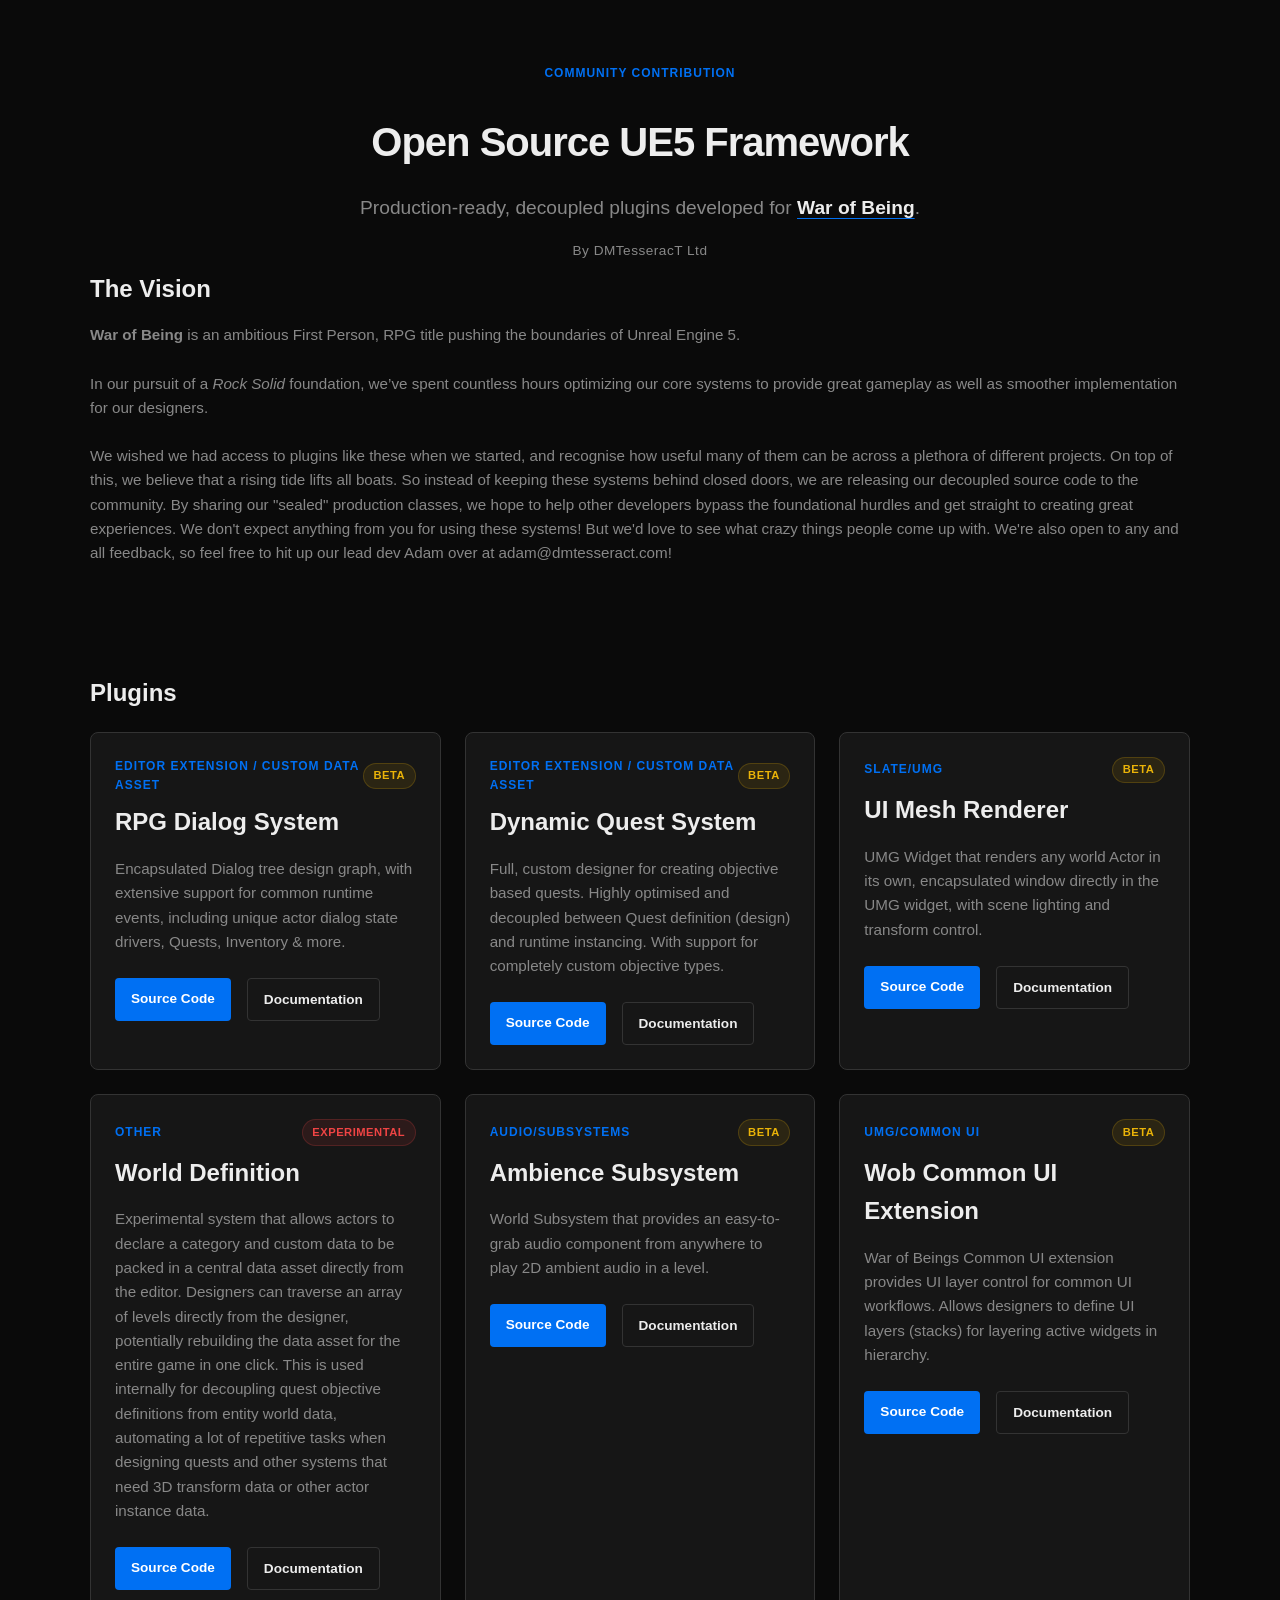
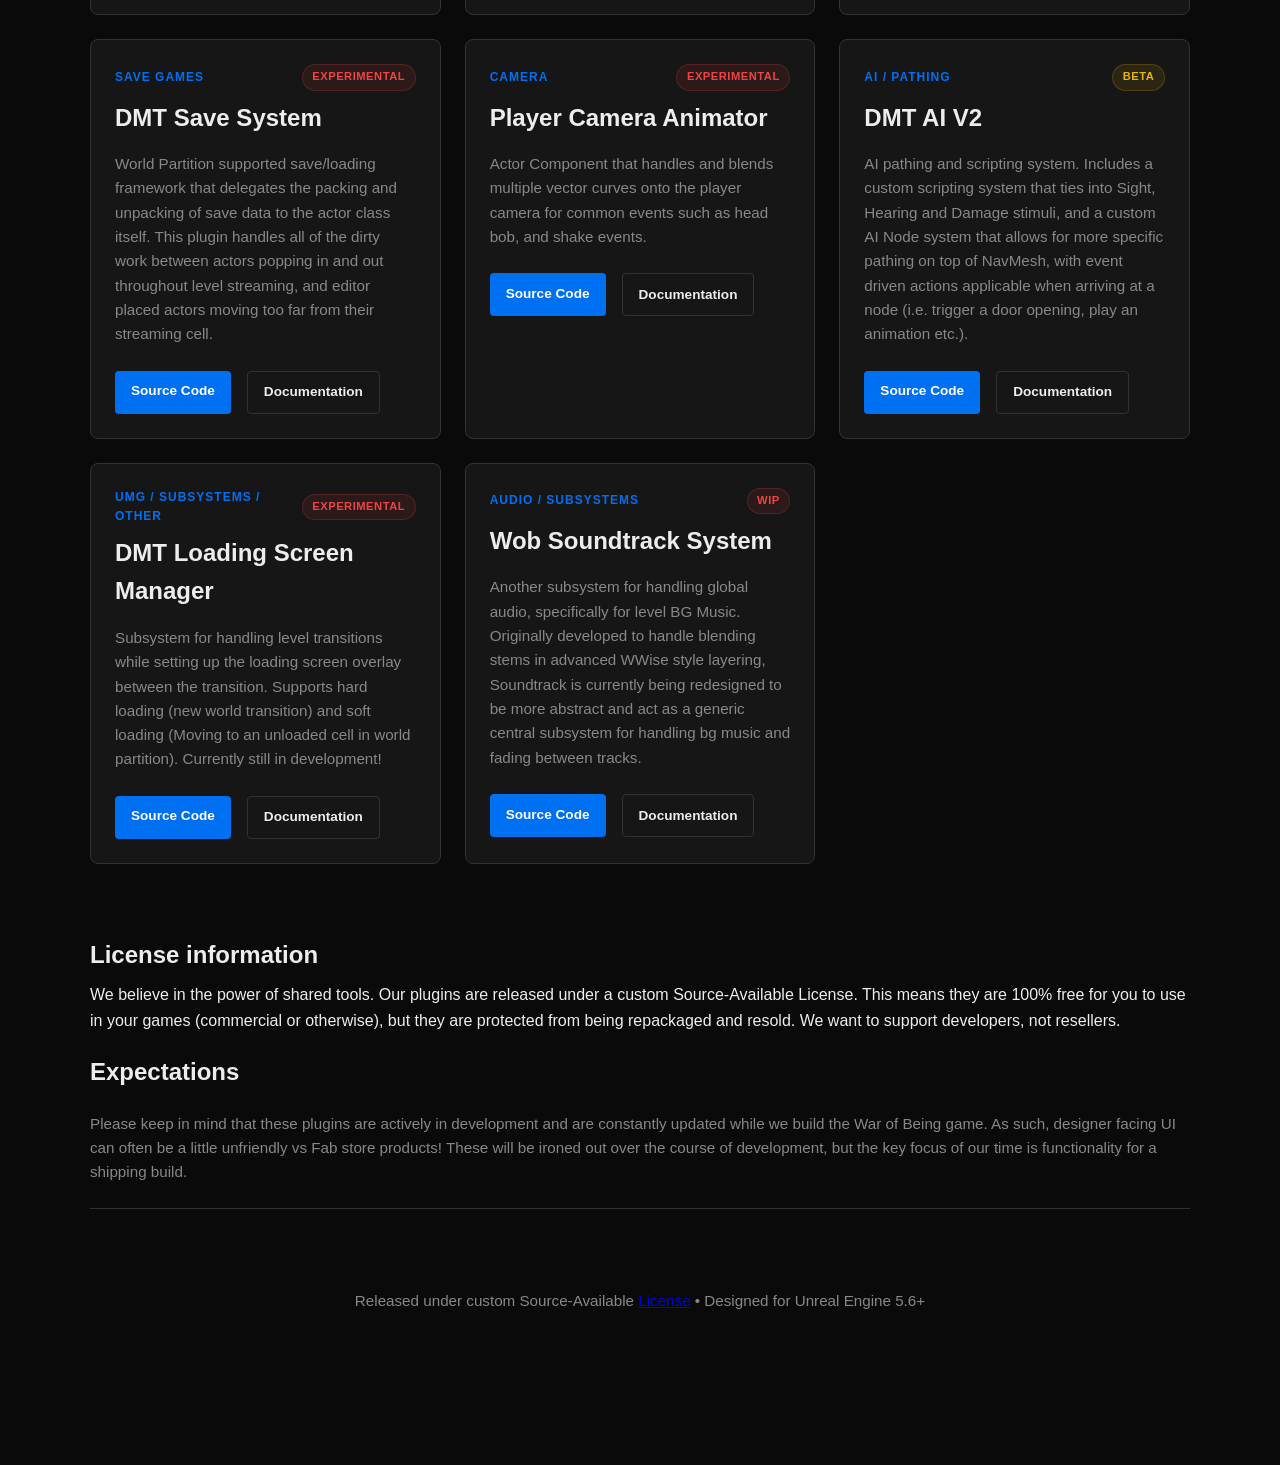
==== index.html @ ebe9b9ce "init" ====
<!DOCTYPE html>
<html lang="en">

<head>
    <meta charset="UTF-8">
    <meta name="viewport" content="width=device-width, initial-scale=1.0">
    <title>Dev Portal | Open Source UE5 Framework</title>
    <link rel="stylesheet" href="styles/main.css">
</head>

<body>

    <header>
        <div class="tag">Community Contribution</div>
        <h1>Open Source UE5 Framework</h1>
        <p class="subtitle">
            Production-ready, decoupled plugins developed for
            <a href="https://dmtesseract.com/warofbeing" class="promo-link">War of Being</a>.
        </p>
        <div class="developed-by">
            By <a href="https://dmtesseract.com" target="_blank">DMTesseracT Ltd</a>
        </div>

        <section class="mission-statement">
            <div class="mission-content">
                <h3>The Vision</h3>
                <p>
                    <strong>War of Being</strong> is an ambitious First Person, RPG title pushing the boundaries of
                    Unreal Engine 5.
                    <p />
                    In our pursuit of a <em>Rock Solid</em> foundation, we’ve spent countless hours optimizing our core
                    systems to provide great gameplay as well as smoother implementation for our designers.
                </p>
                <p>
                    We wished we had access to plugins like these when we started, and recognise how useful many of them
                    can be across a plethora of different projects.
                    On top of this, we believe that a rising tide lifts all boats. So instead of keeping these systems
                    behind closed doors,
                    we are releasing our decoupled source code to the community. By sharing our "sealed" production
                    classes,
                    we hope to help other developers bypass the foundational hurdles and get straight to creating great
                    experiences. We don't expect anything from you for using these systems! But we'd love to see what
                    crazy things people come up with. We're also open to any and all feedback, so feel free to hit up
                    our lead dev Adam over at adam@dmtesseract.com!
                </p>
            </div>


    </header>


    <div class="container">

        <div>
            <h2>Plugins</h2>
        </div>
        <div id="plugin-grid" class="grid">
        </div>
    </div>
   
    </section>

    </div>

    <div class="container">
 <div class="mission-content">
        <h3>License information</h3>
        We believe in the power of shared tools. Our plugins are released under a custom Source-Available License. This
        means they are 100% free for you to use in your games (commercial or otherwise), but they are protected from
        being repackaged and resold. We want to support developers, not resellers.
    </div>
        <div class="mission-content">
            <h2>Expectations</h2>
            <p>
                Please keep in mind that these plugins are actively in development and are constantly updated while we
                build the War of Being game. As such, designer facing UI can often be a little unfriendly vs Fab store
                products! These will be ironed out over the course of development, but the key focus of our time is
                functionality for a shipping build.

            </p>
        </div>
        <footer>
            <p>Released under custom Source-Available <a href="/license.html">License</a> &bull; Designed for Unreal Engine 5.6+</p>
        </footer>
    </div>
    <script src="js/main.js"></script>
</body>

</html>
---- styles/main.css ----
:root {
    --bg: #0a0a0a;
    --card-bg: #161616;
    --accent: #0070f3;
    /* Epic/Unreal Blue */
    --text-main: #ededed;
    --text-dim: #888;
    --border: #333;
}

.promo-link {
    color: var(--text-main);
    text-decoration: underline;
    text-decoration-color: var(--accent);
    text-underline-offset: 4px;
    font-weight: 600;
    transition: color 0.2s;
}

.promo-link:hover {
    color: var(--accent);
}

.developed-by {
    font-size: 0.85rem;
    color: var(--text-dim);
    margin-top: -1rem; /* Pulls it closer to the subtitle */
    letter-spacing: 0.5px;
}

.developed-by a {
    color: var(--text-dim);
    text-decoration: none;
    border-bottom: 1px solid transparent;
    transition: all 0.2s;
}

.developed-by a:hover {
    color: var(--text-main);
    border-bottom-color: var(--accent);
}

body {
    font-family: -apple-system, BlinkMacSystemFont, "Segoe UI", Roboto, sans-serif;
    background-color: var(--bg);
    color: var(--text-main);
    line-height: 1.6;
    margin: 0;
    padding: 0;
}

header {
    max-width: 1100px;
    margin: 0 auto;
    padding: 4rem 2rem;
    text-align: center;
}

h1 {
    font-size: 2.5rem;
    margin-bottom: 0.5rem;
    letter-spacing: -1px;
}

.subtitle {
    color: var(--text-dim);
    font-size: 1.2rem;
    margin-bottom: 2rem;
}

.container {
    max-width: 1100px;
    margin: 0 auto;
    padding: 0 2rem 4rem;
}

.grid {
    display: grid;
    grid-template-columns: repeat(auto-fit, minmax(320px, 1fr));
    gap: 1.5rem;
}


.mission-content{
    text-align:left;
}
.card {
    background: var(--card-bg);
    border: 1px solid var(--border);
    border-radius: 8px;
    padding: 1.5rem;
    transition: transform 0.2s, border-color 0.2s;
}

.card:hover {
    transform: translateY(-4px);
    border-color: var(--accent);
}

/* Card Header Layout */
.card-header {
    display: flex;
    justify-content: space-between;
    align-items: center;
    margin-bottom: 0.5rem;
}

/* Base Bubble Style */
.status-bubble {
    font-size: 0.7rem;
    padding: 0.2rem 0.6rem;
    border-radius: 20px;
    font-weight: 700;
    text-transform: uppercase;
    letter-spacing: 0.5px;
}

/* Status Color Mapping */
.status-production {
    background-color: rgba(34, 197, 94, 0.1);
    color: #22c55e;
    border: 1px solid rgba(34, 197, 94, 0.2);
}

.status-beta {
    background-color: rgba(234, 179, 8, 0.1);
    color: #eab308;
    border: 1px solid rgba(234, 179, 8, 0.2);
}

.status-experimental, .status-wip {
    background-color: rgba(239, 68, 68, 0.1);
    color: #ef4444;
    border: 1px solid rgba(239, 68, 68, 0.2);
}

.tag {
    font-size: 0.75rem;
    text-transform: uppercase;
    color: var(--accent);
    font-weight: bold;
    letter-spacing: 1px;
}

h3 {
    margin: 0.5rem 0;
    font-size: 1.5rem;
}

p {
    color: var(--text-dim);
    font-size: 0.95rem;
    margin-bottom: 1.5rem;
}

.links {
    display: flex;
    gap: 1rem;
}

.btn {
    text-decoration: none;
    font-size: 0.85rem;
    font-weight: 600;
    padding: 0.6rem 1rem;
    border-radius: 4px;
    transition: opacity 0.2s;
}

.btn-primary {
    background: var(--accent);
    color: white;
}

.btn-secondary {
    border: 1px solid var(--border);
    color: var(--text-main);
}

.btn:hover {
    opacity: 0.8;
}

footer {
    text-align: center;
    padding: 4rem;
    border-top: 1px solid var(--border);
    color: var(--text-dim);
    font-size: 0.8rem;
}
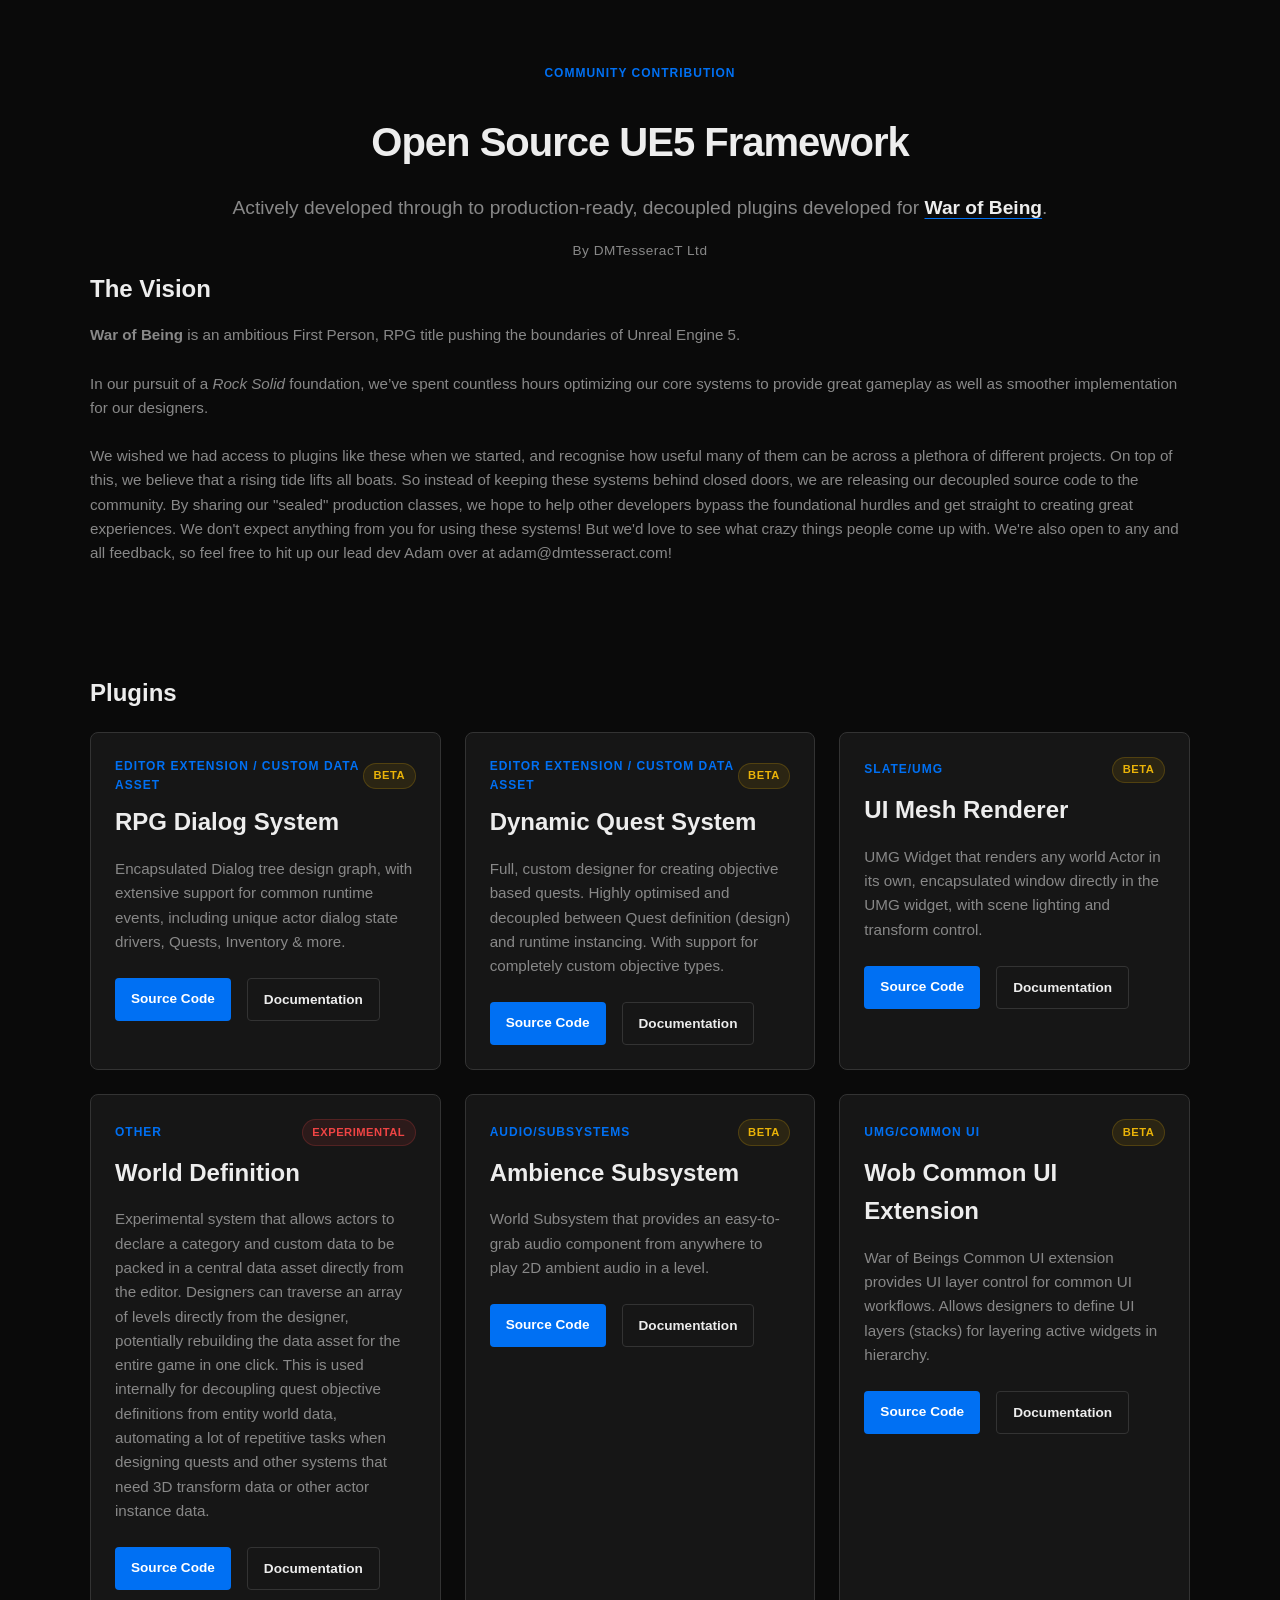
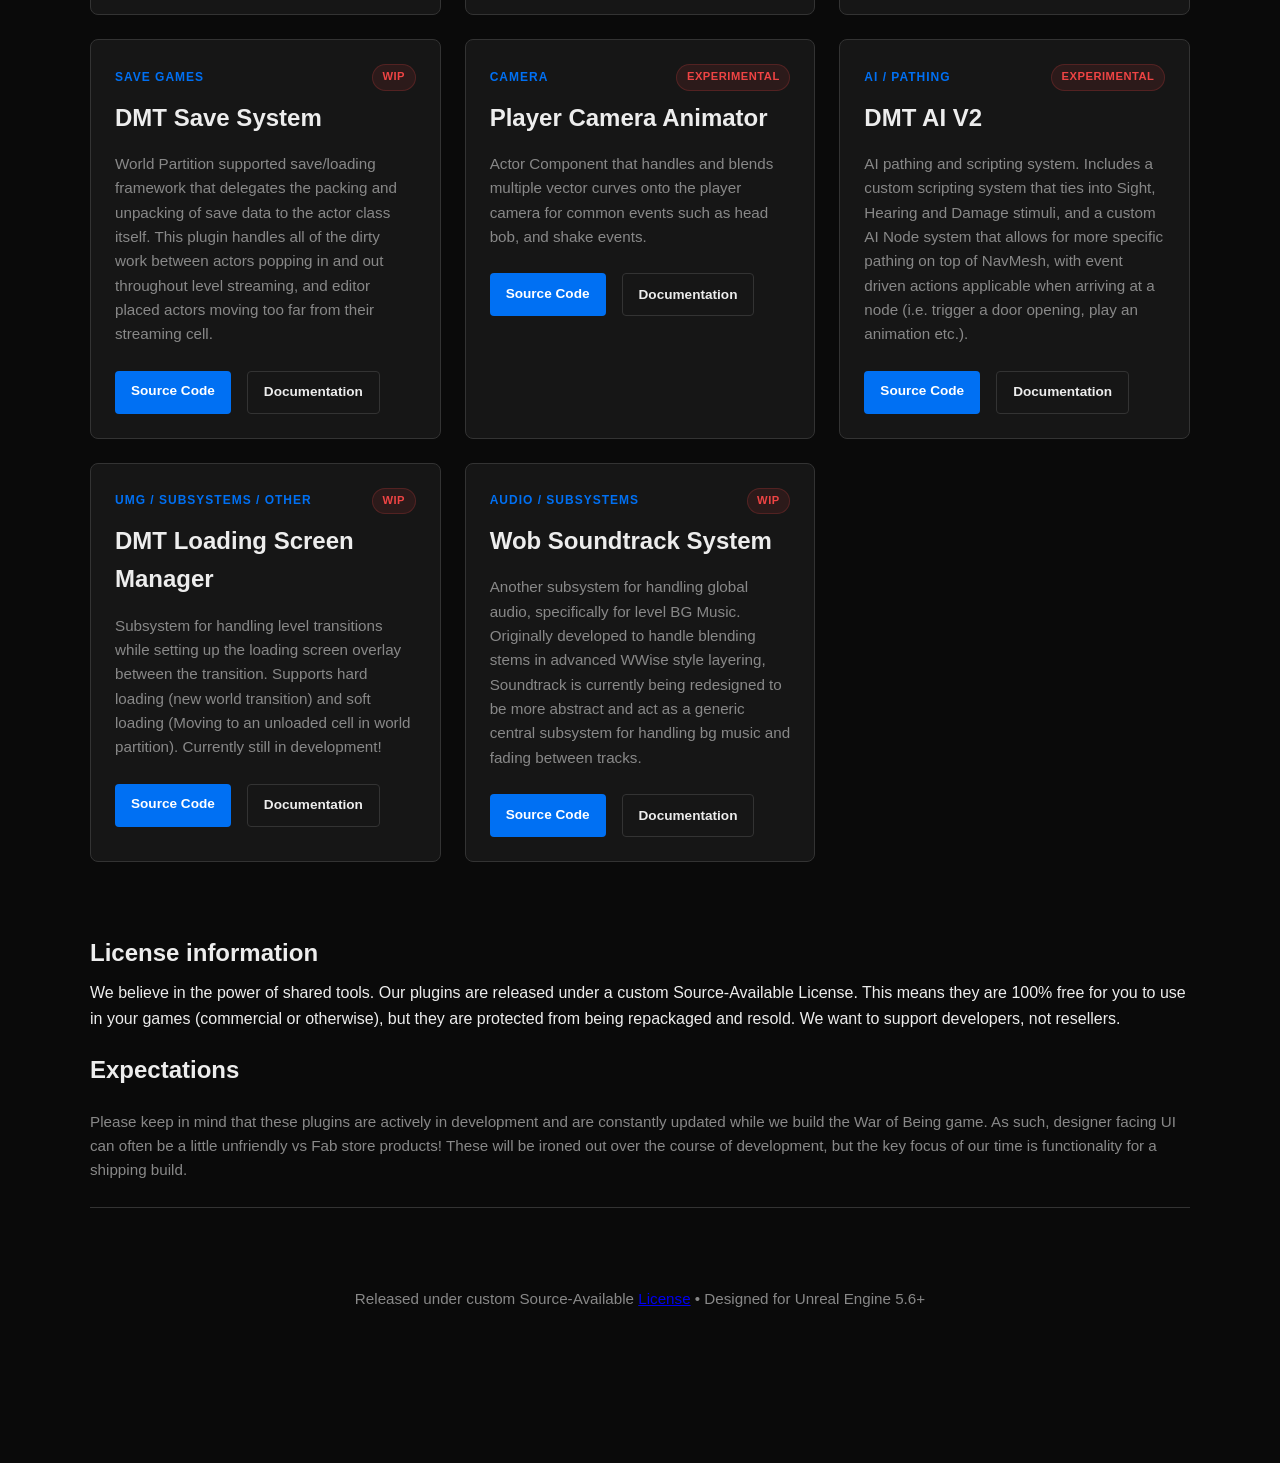
==== commit de404e9f: "update desc" ====
--- a/index.html
+++ b/index.html
@@ -14,7 +14,7 @@
         <div class="tag">Community Contribution</div>
         <h1>Open Source UE5 Framework</h1>
         <p class="subtitle">
-            Production-ready, decoupled plugins developed for
+            Actively developed through to production-ready, decoupled plugins developed for
             <a href="https://dmtesseract.com/warofbeing" class="promo-link">War of Being</a>.
         </p>
         <div class="developed-by">
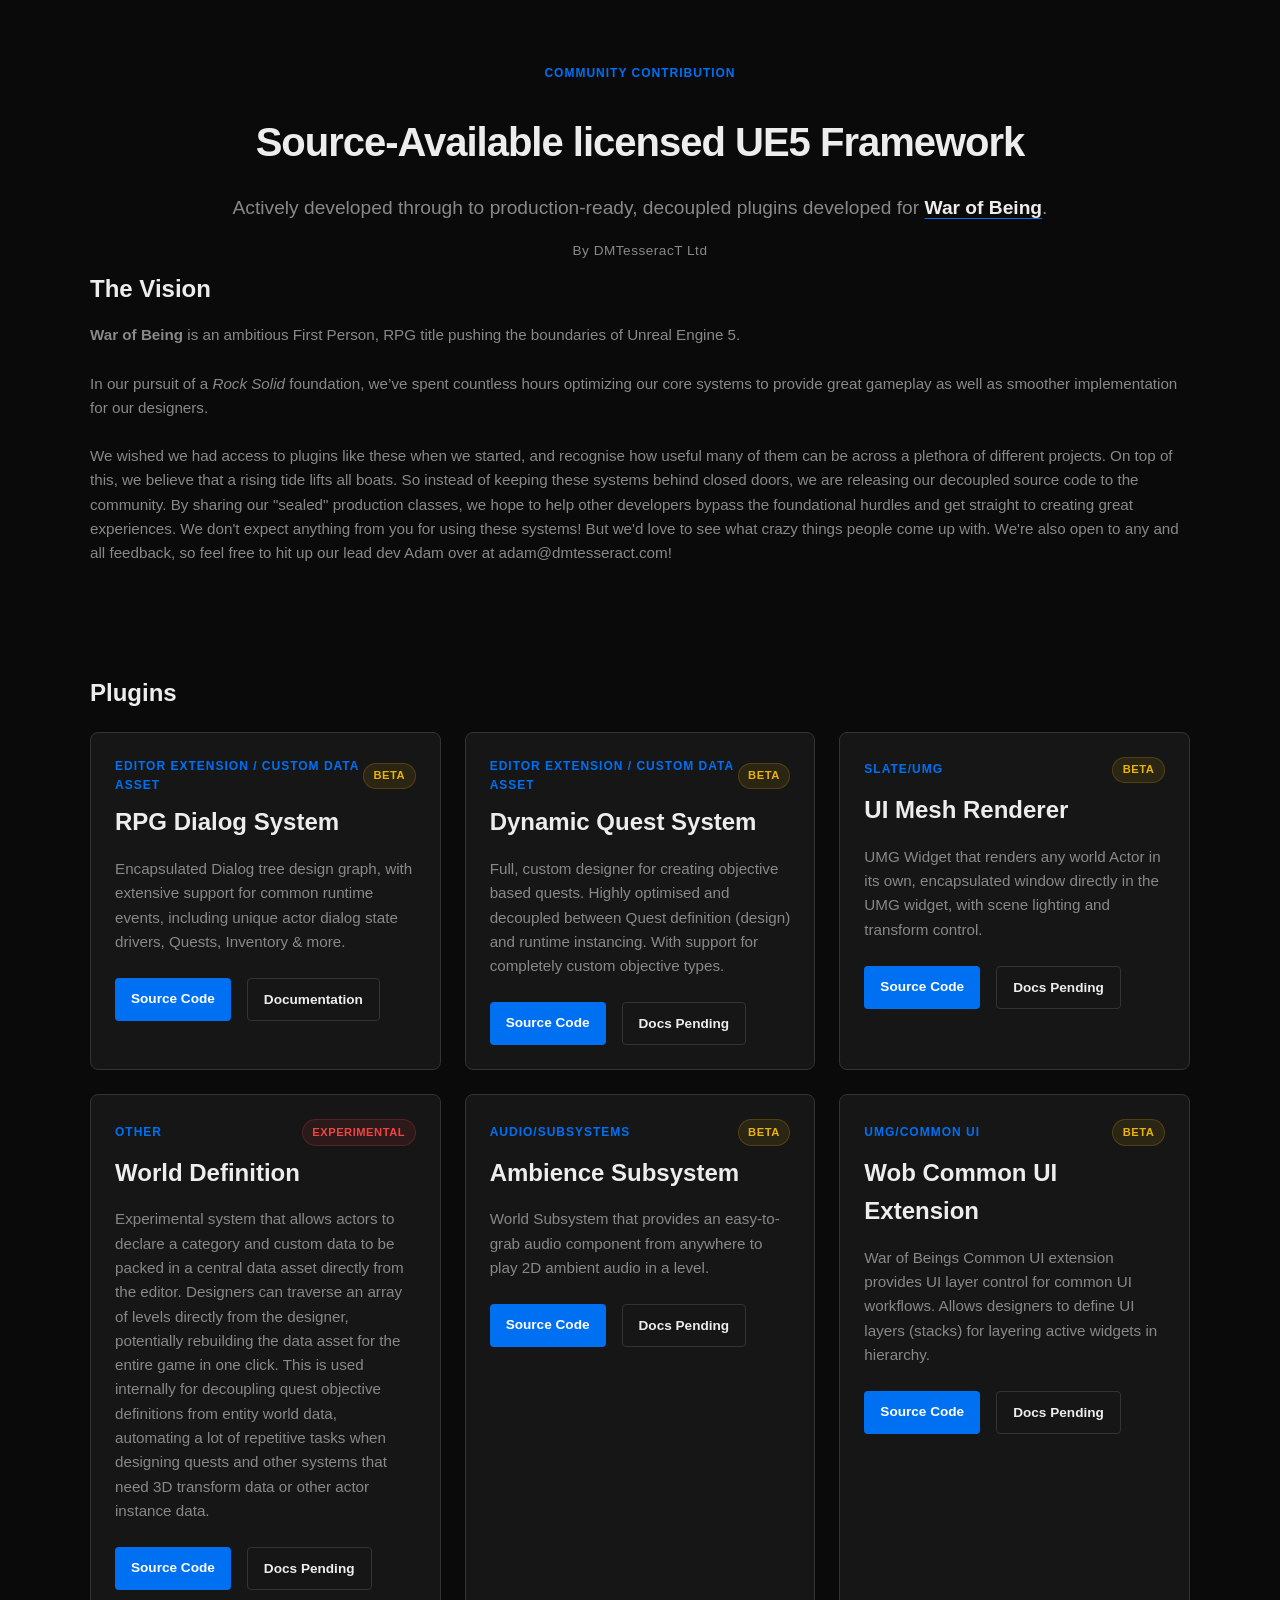
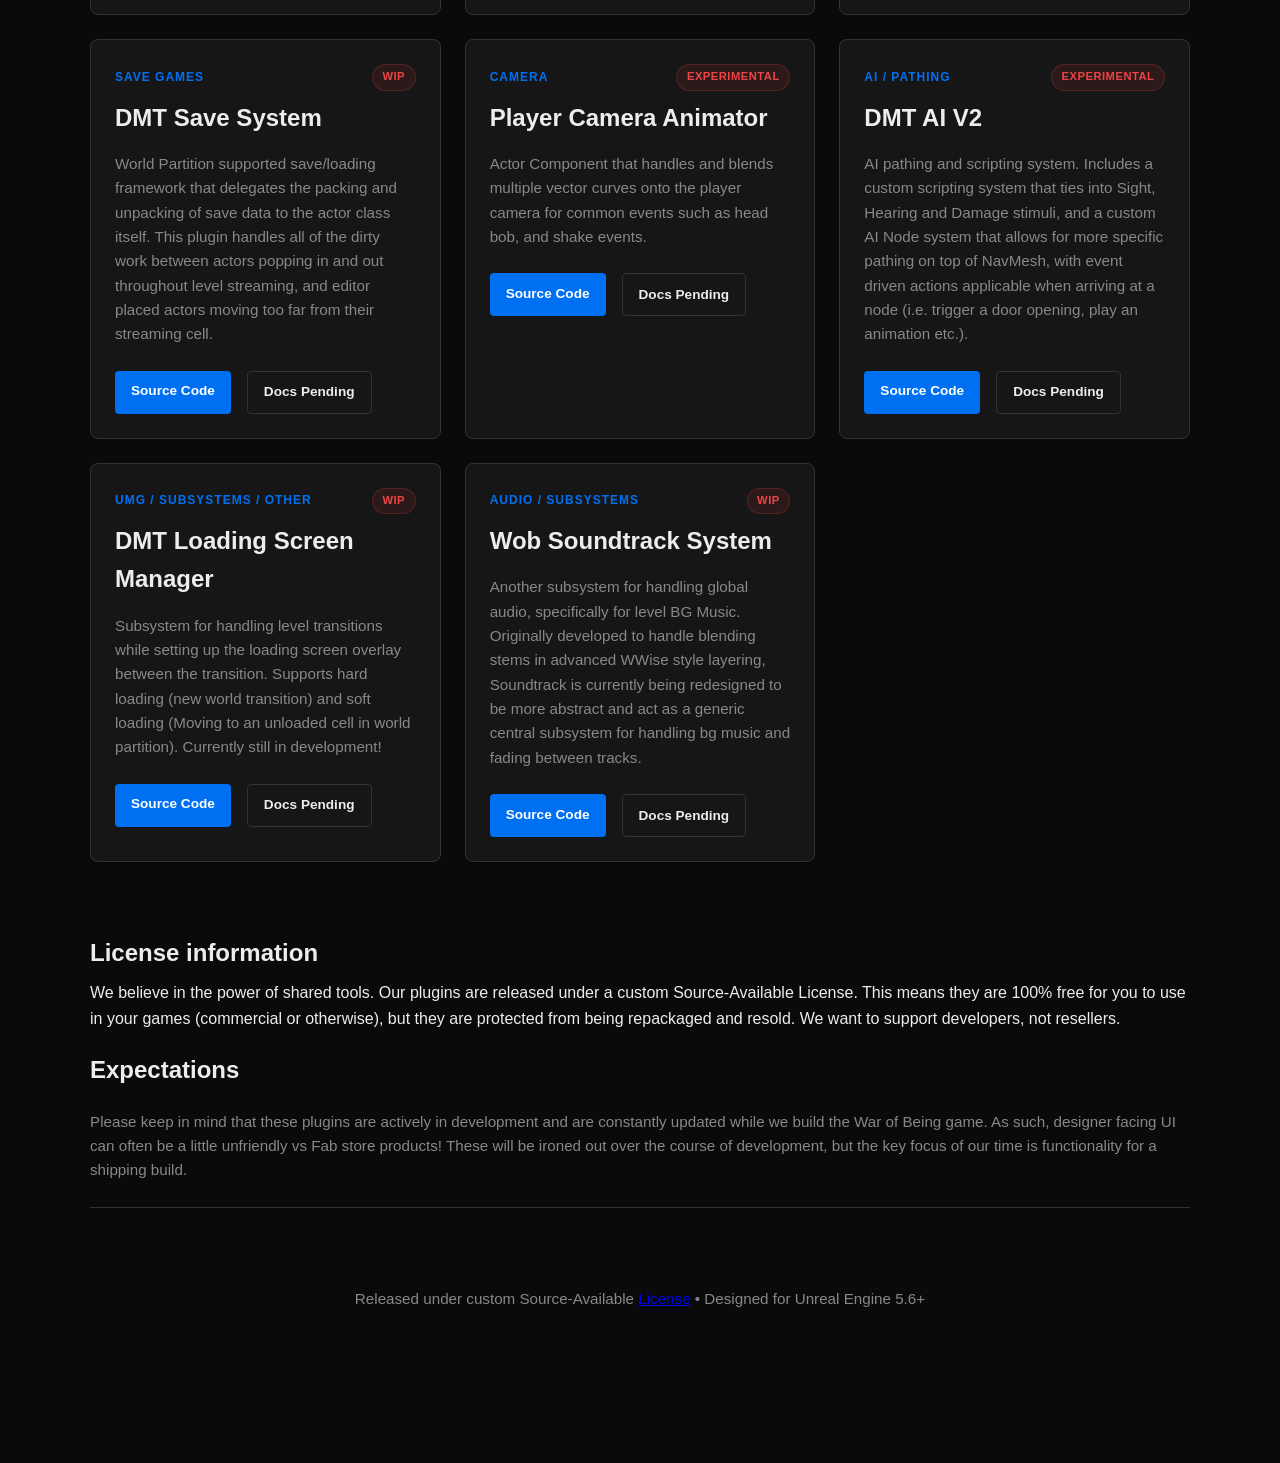
==== commit 1fea94a1: "update desc" ====
--- a/index.html
+++ b/index.html
@@ -12,7 +12,7 @@
 
     <header>
         <div class="tag">Community Contribution</div>
-        <h1>Open Source UE5 Framework</h1>
+        <h1>Source-Available licensed UE5 Framework</h1>
         <p class="subtitle">
             Actively developed through to production-ready, decoupled plugins developed for
             <a href="https://dmtesseract.com/warofbeing" class="promo-link">War of Being</a>.
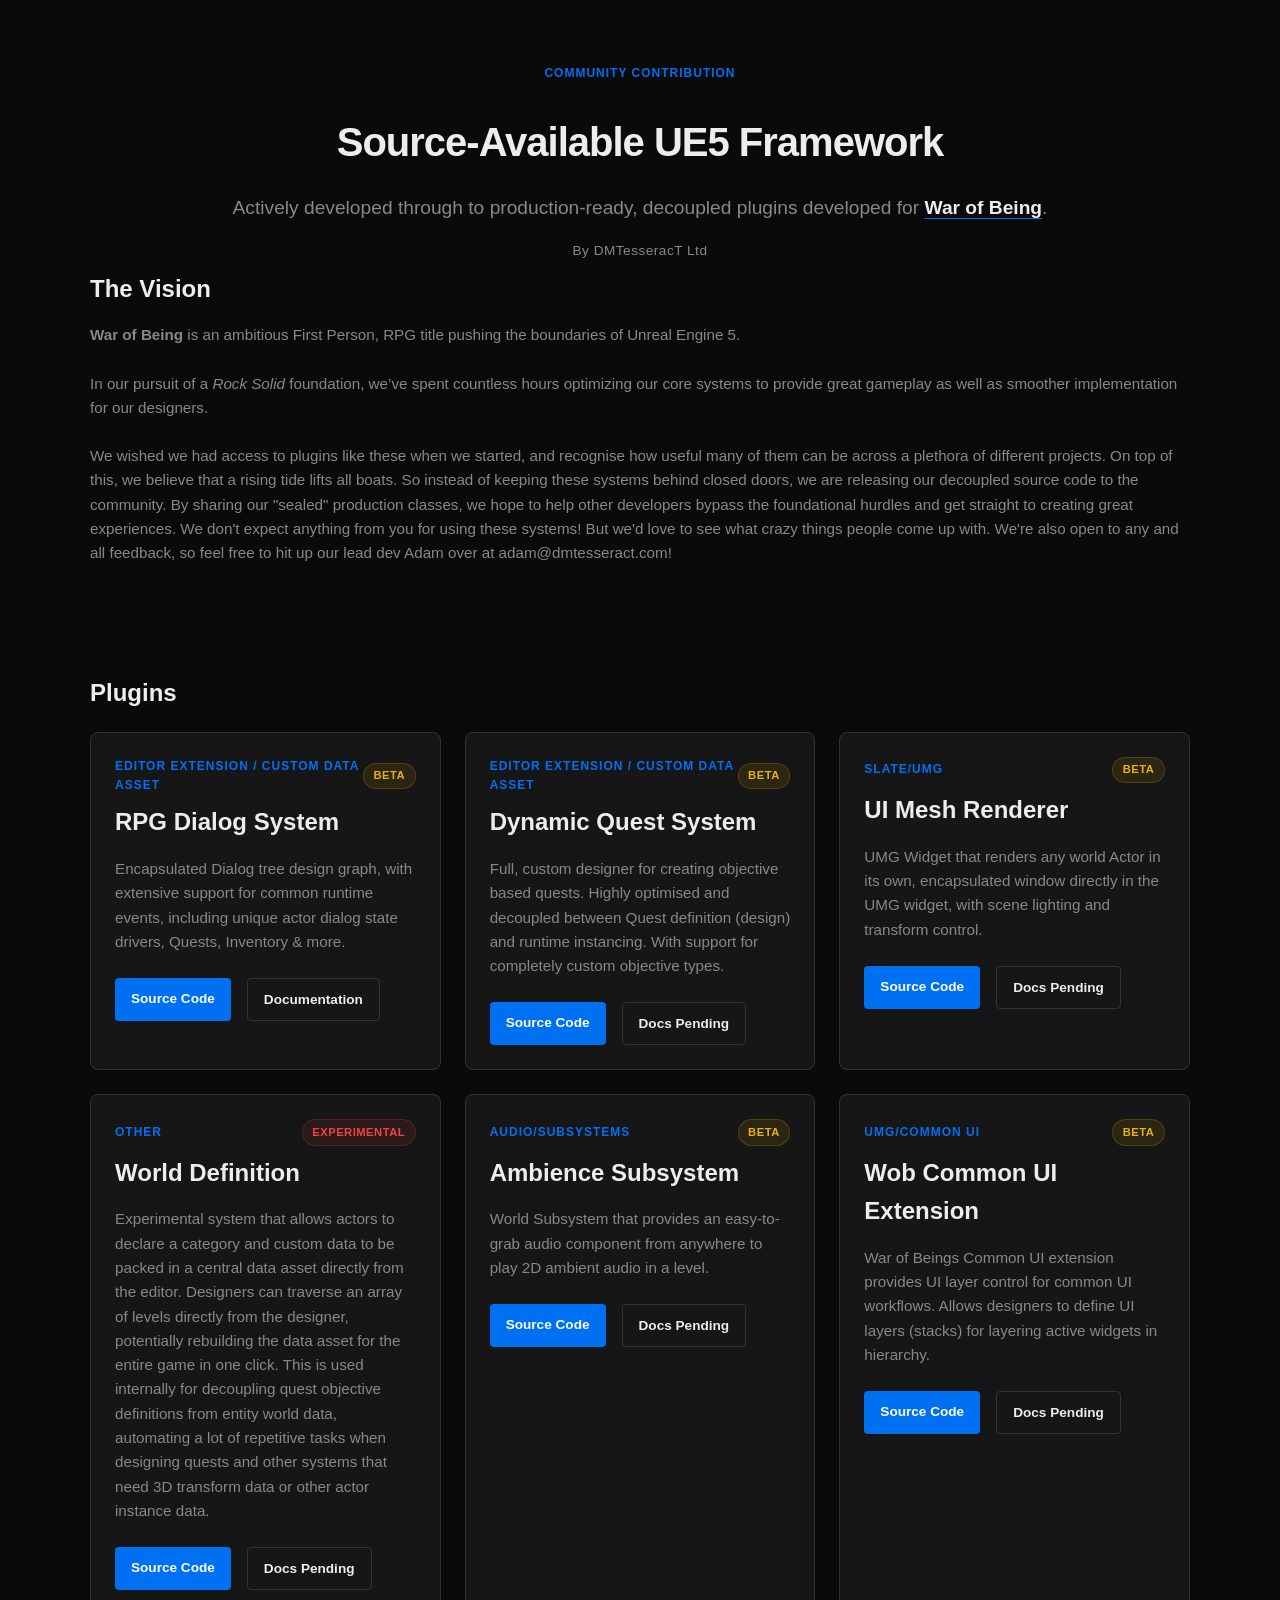
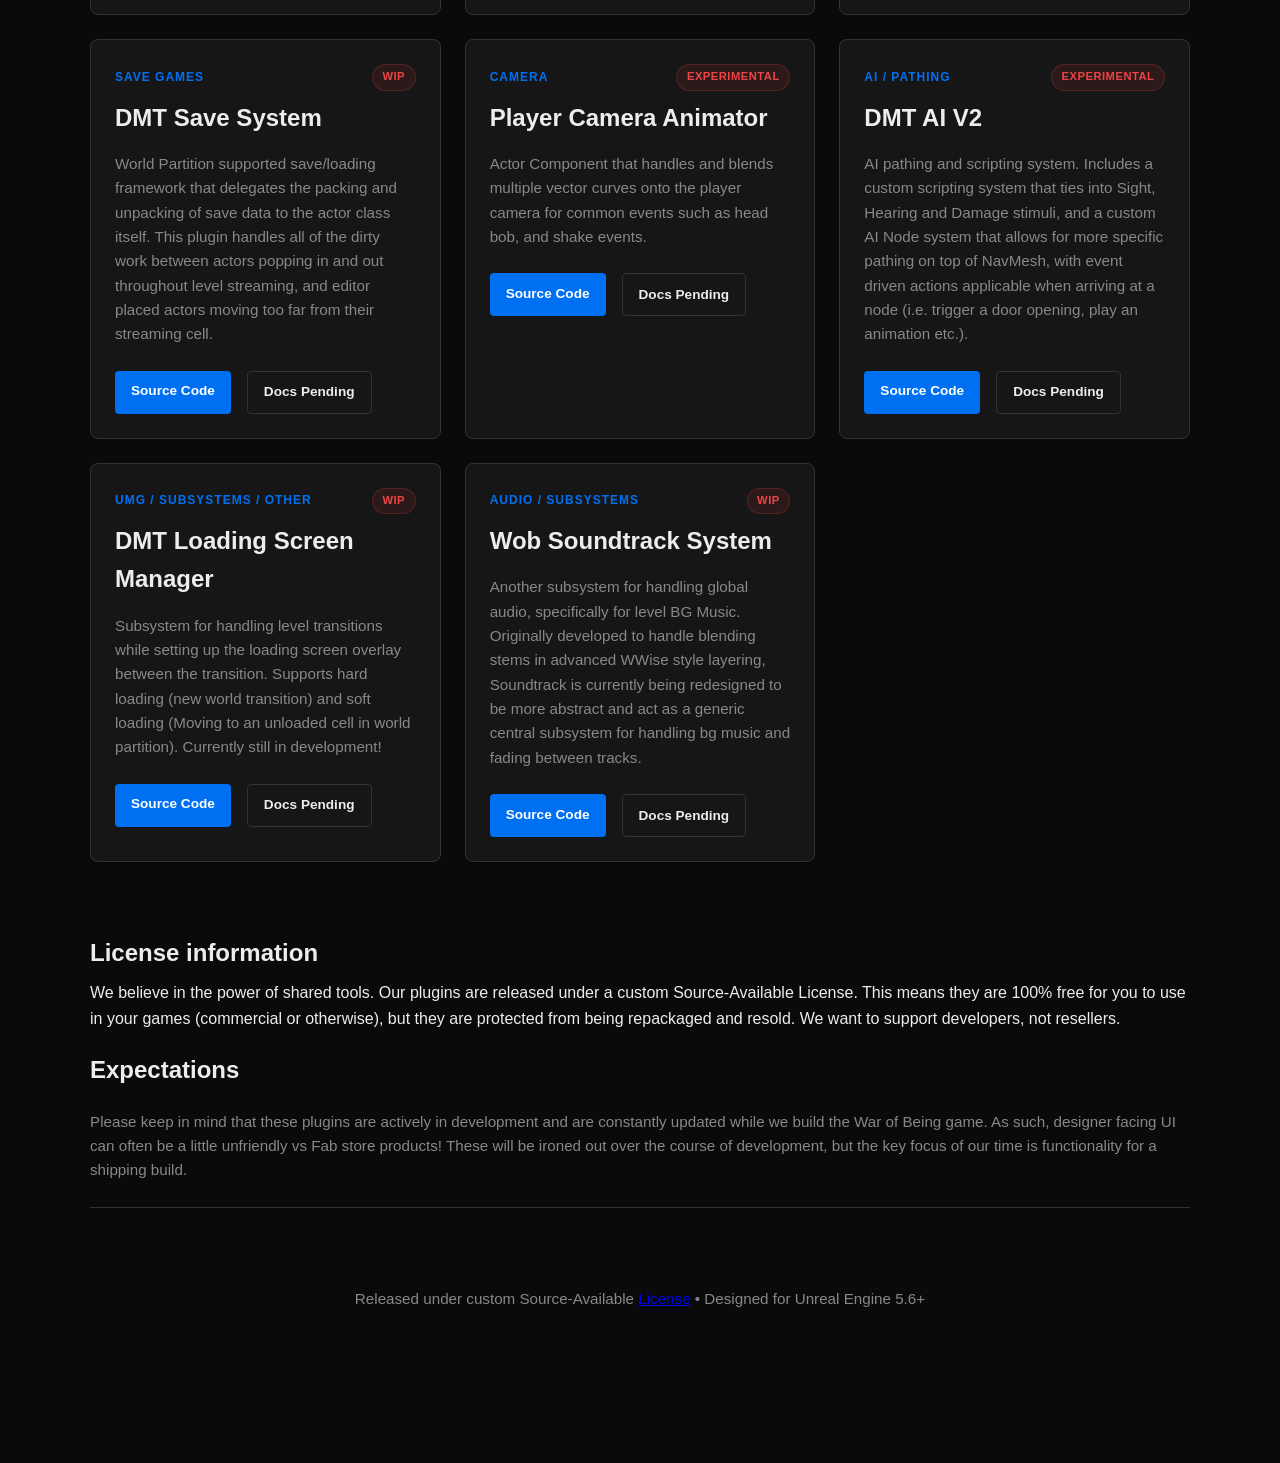
==== commit 8880c063: "u" ====
--- a/index.html
+++ b/index.html
@@ -12,7 +12,7 @@
 
     <header>
         <div class="tag">Community Contribution</div>
-        <h1>Source-Available licensed UE5 Framework</h1>
+        <h1>Source-Available UE5 Framework</h1>
         <p class="subtitle">
             Actively developed through to production-ready, decoupled plugins developed for
             <a href="https://dmtesseract.com/warofbeing" class="promo-link">War of Being</a>.
